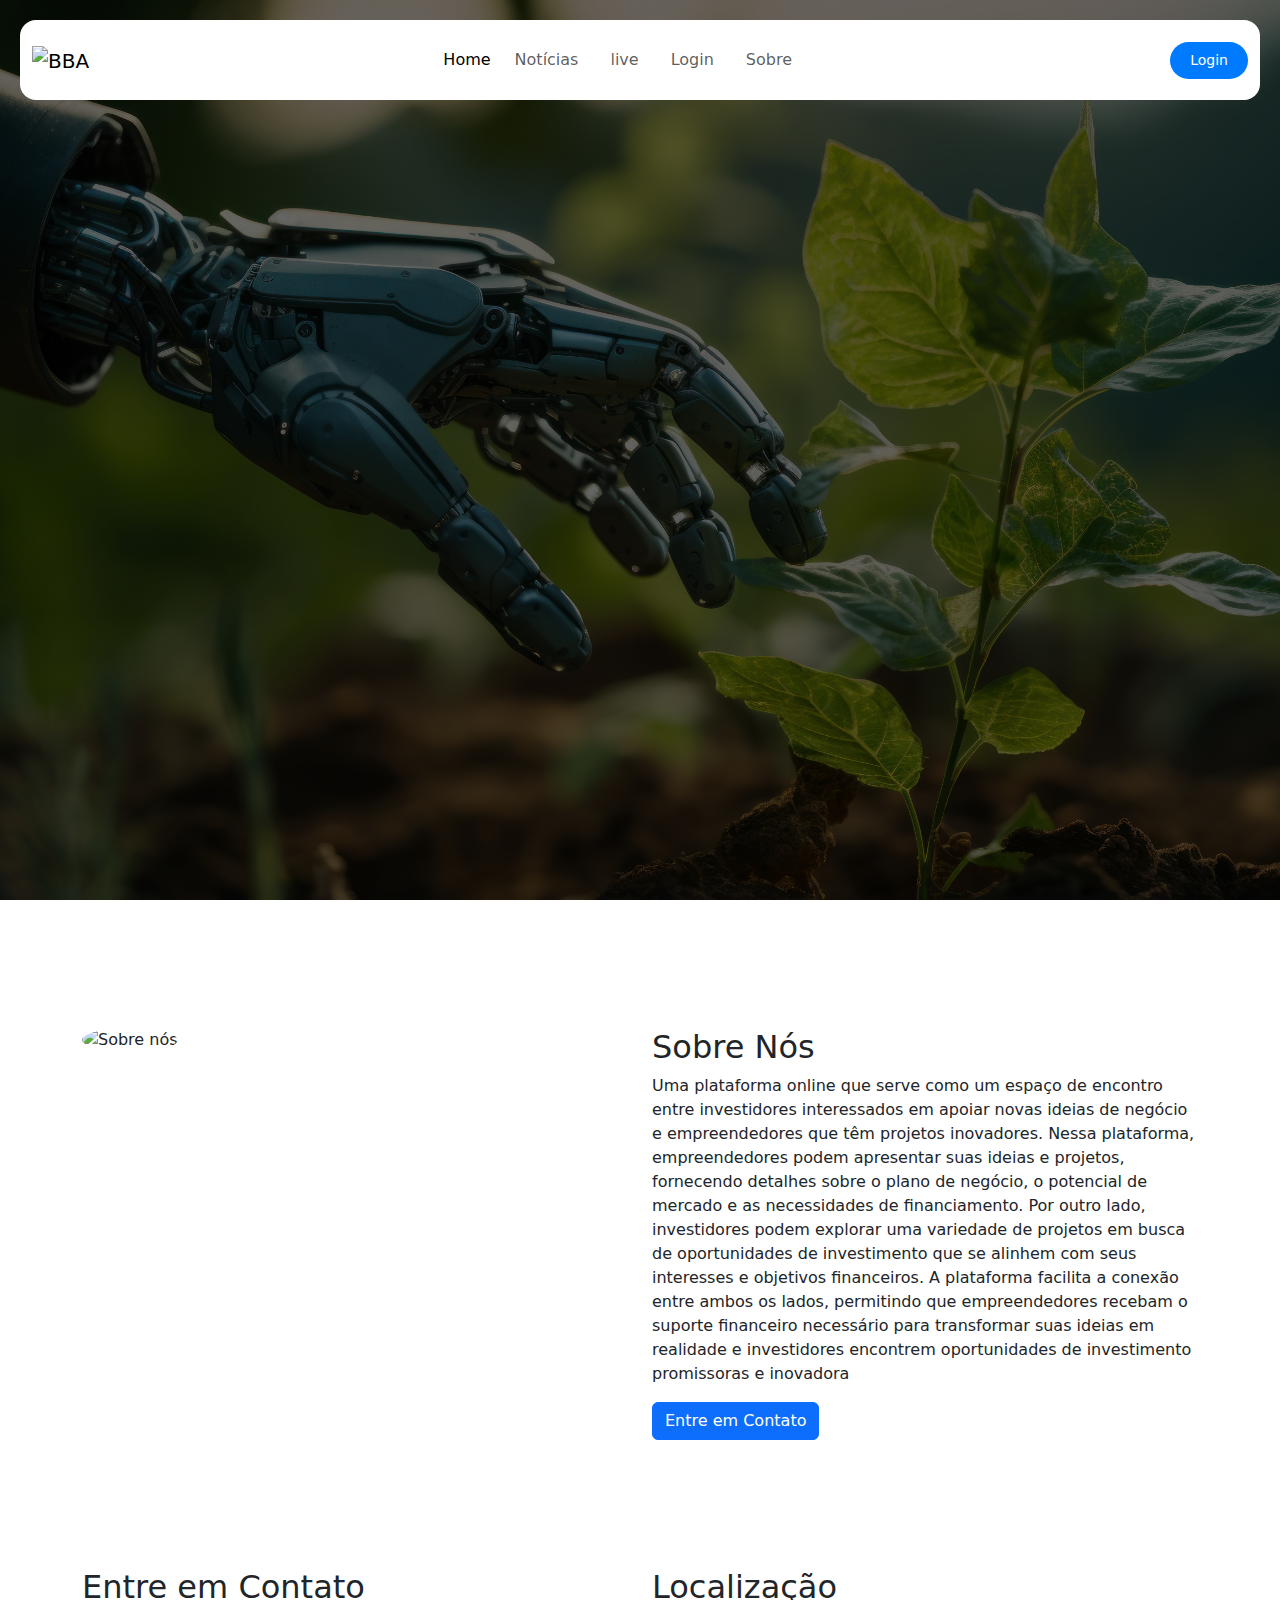
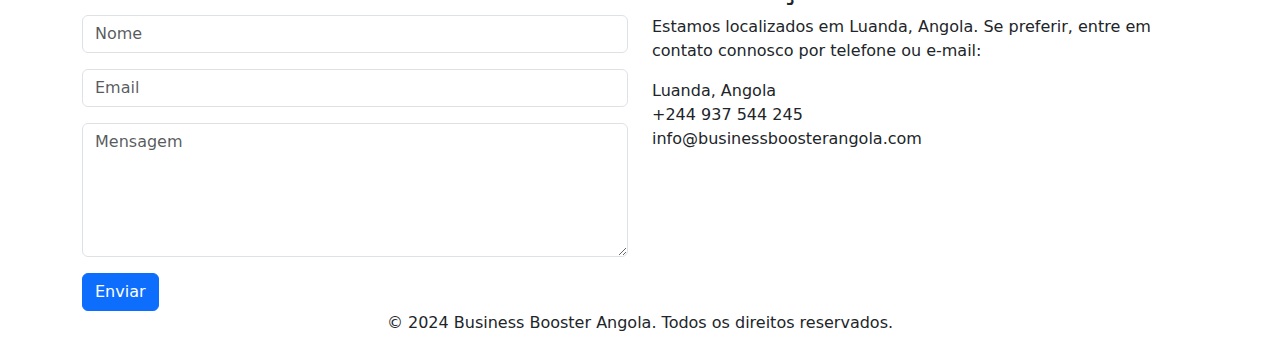
==== index.html @ f494c1fa "first commit" ====
<!DOCTYPE html>
<html lang="pt-pt">
<head>
    <meta charset="UTF-8">
    <meta name="viewport" content="width=device-width, initial-scale=1.0">
    <link rel="stylesheet" href="assets/css/style.css">
    <title>Tarefa</title>
     <!--Fonte-->
     <link href="https://fonts.googleapis.com/css2?family=Pacifico&family=Poppins:ital,wght@0,100;0,200;0,300;0,400;0,500;0,600;0,700;0,800;0,900;1,100;1,200;1,300;1,400;1,500;1,600;1,700;1,800;1,900&family=Roboto&display=swap" rel="stylesheet">

     <!--Bootstrap-->
     <link href="https://cdn.jsdelivr.net/npm/bootstrap@5.3.3/dist/css/bootstrap.min.css" rel="stylesheet" integrity="sha384-QWTKZyjpPEjISv5WaRU9OFeRpok6YctnYmDr5pNlyT2bRjXh0JMhjY6hW+ALEwIH" crossorigin="anonymous">
     
     <!--Scripts-->
     <script src="https://cdn.jsdelivr.net/npm/@popperjs/core@2.11.8/dist/umd/popper.min.js" integrity="sha384-I7E8VVD/ismYTF4hNIPjVp/Zjvgyol6VFvRkX/vR+Vc4jQkC+hVqc2pM8ODewa9r" crossorigin="anonymous"></script>
    
     <!--ProgressBar-->
     <script src="js/progressbar.min.js"></script>
     <!--Parallax-->
     <script src="https://cdn.jsdelivr.net/parallax.js/1.4.2/parallax.min.js"></script>
</head>

<body>
    <!--Abertura do navbar-->
    <nav class="navbar navbar-expand-lg fixed-top">
        <div class="container-fluid">
          <a class="navbar-brand me-auto" href="#"><img src="asets/img/pngwing.com.png" alt="BBA" class="logo"></a>
         
          <div class="offcanvas offcanvas-end" tabindex="-1" id="offcanvasNavbar" aria-labelledby="offcanvasNavbarLabel">
            <div class="offcanvas-header">
              <h5 class="offcanvas-title" id="offcanvasNavbarLabel">Menu</h5>
              <button type="button" class="btn-close" data-bs-dismiss="offcanvas" aria-label="Close"></button>
            </div>
            <div class="offcanvas-body">
              <ul class="navbar-nav justify-content-center flex-grow-1 pe-3">
                <li class="nav-item">
                  <a class="nav-link active" aria-current="page" href="#">Home</a>
                </li>
                <li class="nav-item">
                  <a class="nav-link mx-lg-2" href="#">Notícias</a>
                </li>
                <li class="nav-item">
                  <a class="nav-link mx-lg-2" href="#">live</a>
                </li>
                <li class="nav-item">
                  <a class="nav-link mx-lg-2" href="#">Login</a>
                </li>
                <li class="nav-item">
                  <a class="nav-link mx-lg-2" href="sobre">Sobre</a>
                </li>
              
              </ul>

            </div>
          </div>
          <a href="login.html" class="login-button">Login</a>
          <button class="navbar-toggler pe-0" type="button" data-bs-toggle="offcanvas" data-bs-target="#offcanvasNavbar" aria-controls="offcanvasNavbar" aria-label="Toggle navigation">
            <span class="navbar-toggler-icon"></span>
          </button>
        </div>
      </nav>
<!--Fechamento de navbar-->
<!--Abertura Hereo section-->

<section class="hero-section">

</section>
<!--Fim Hereo section-->
<!--Abertura banner-->


<!--Fim banner-->
  <!-- About Section -->
  <section id="about" class="about">
    <div class="container">
      <div class="row">
        <div class="col-md-6">
          <img src="assets/img/young-adult-engineer-holding-soldered-computer-chip-generated-by-ai.jpg" alt="Sobre nós" class="img-fluid rounded-circle mb-4">
        </div>
        <div class="col-md-6">
          <h2 id="sobre">Sobre Nós</h2>
          <p>Uma plataforma online que serve como um espaço de encontro entre investidores interessados em apoiar novas ideias de negócio e empreendedores que têm projetos inovadores. Nessa plataforma, empreendedores podem apresentar suas ideias e projetos, fornecendo detalhes sobre o plano de negócio, o potencial de mercado e as necessidades de financiamento. Por outro lado, investidores podem explorar uma variedade de projetos em busca de oportunidades de investimento que se alinhem com seus interesses e objetivos financeiros. A plataforma facilita a conexão entre ambos os lados, permitindo que empreendedores recebam o suporte financeiro necessário para transformar suas ideias em realidade e investidores encontrem oportunidades de investimento promissoras e inovadora</p>
          <a href="#contact" class="btn btn-primary">Entre em Contato</a>
        </div>
      </div>
    </div>
  </section>
  <!--Fim About section-->
  <!-- Contacto Section -->
  <section id="contact" class="contact">
    <div class="container">
        <div class="row">
            <div class="col-md-6">
                <h2>Entre em Contato</h2>
                <form>
                    <div class="mb-3">
                        <input type="text" class="form-control" placeholder="Nome">
                    </div>
                    <div class="mb-3">
                        <input type="email" class="form-control" placeholder="Email">
                    </div>
                    <div class="mb-3">
                        <textarea class="form-control" placeholder="Mensagem" rows="5"></textarea>
                    </div>
                    <button type="submit" class="btn btn-primary">Enviar</button>
                </form>
            </div>
            <div class="col-md-6">
                <h2>Localização</h2>
                <p>Estamos localizados em Luanda, Angola. Se preferir, entre em contato connosco por telefone ou e-mail:</p>
                <ul class="list-unstyled">
                    <li><i class="fas fa-map-marker-alt"></i> Luanda, Angola</li>
                    <li><i class="fas fa-phone-alt"></i> +244 937 544 245</li>
                    <li><i class="fas fa-envelope"></i> info@businessboosterangola.com</li>
                </ul>
            </div>
        </div>
    </div>
</section>

  <!--Fim Contacto section-->
<!--Abertura footer-->
<footer class="footer">
  <div class="container">
    <div class="row">
      <div class="col text-center">
        <p>&copy; 2024 Business Booster Angola. Todos os direitos reservados.</p>
      </div>
    </div>
  </div>
</footer>
<!--Fim Footer-->

</body>
<script src="https://cdn.jsdelivr.net/npm/bootstrap@5.3.3/dist/js/bootstrap.bundle.min.js" integrity="sha384-YvpcrYf0tY3lHB60NNkmXc5s9fDVZLESaAA55NDzOxhy9GkcIdslK1eN7N6jIeHz" crossorigin="anonymous"></script>
</html>
---- assets/css/style.css ----
/*{
    margin: 0;
    font-family: Arial, Helvetica, sans-serif;
}
nav{
    display: flex;
    flex-direction: row;
    background-color: rgb(60, 60, 60);
}
.box-logo img{
    display: flex;
    justify-content: center;
    width: 50%;
    align-items: center;
    height: 70px;
    margin: 1px;
}
.box-menu{
    width: 60%;
    height: 70px;
    margin: 1px;
}

.logo{
    height: 80px;
}
.menu{
    display: flex;
    list-style: none;
    flex-direction: row;
    height: 100%;
    justify-content: center;
    align-items: center;
    margin-top: 0;
}
.menu-item{
    margin-left: 50px;
    font-weight: bold;
    font-size: 15px;
    color: white;
}
.menu-item a{
    color: white;
}
a{
    text-decoration: none;
}
.banner{
    height: 600px;
    background-image: url(../img/pexels-christina-morillo-1181329.jpg);
    background-size: cover;
    display: flex;
    flex-direction: column;
    justify-content: center;
    align-items: center;
}
.titulo{
    color: white;
    font-size: 50px;
    text-align: center;
}
.botao{
    border: 1px white solid;
    font-size: 15px;
    font-weight: bold;
    background-color: transparent;
}
.botao-circulo{
    border-radius: 25px;
}
section{
    padding-top: 60px;
    background-color: #fefefe;
}
.box-1{
    display: flex;
    flex-direction: row;
    flex-wrap: wrap;
    justify-content: center;
}
.box-1-item{
    width: 35%;
    padding: 0 30px;
}
p{
    color: #505563;
}
.texto-descricao{
    margin-top: 20px;
    margin-bottom: 20px;
    font-size: 20px;
}
.img-descricao{
    border-radius: 15px;
    width: 80%;
}
.titulo-section{
    font-size: 30px;
    text-align: center;
}*/
.navbar{
    background-color: #fff;
    height: 80px;
    margin: 20px;
    border-radius: 16px;
    padding: 0.5rem;
}
.logo{
    width: 50px;
}
.login-button{
    background-color: #007bff;
    color: #fff;
    font-size: 14px;
    padding: 8px 20px;
    border-radius: 50px;
    text-decoration: none;
    transition: 0.3 background-color;
}
.login-button:hover{
    background-color: #0056b3;
}
.navbar-togger{
    border: none;
    font-size: 1.25rem;
}
.navbar-togger:focus, .btn-close:focus{
    box-shadow: none;
    outline: none;
}
.nav-link{
    color: #666777;
    font-weight: 500;
    position: relative;
}
.nav-link:hover, .nav-link.active{
    color: #000;
}
.nav-link::before{
    content: "";
    position: absolute;
    bottom: 0;
    left: 50%;
    width: 0;
    transform: translateX(-50%);
    height: 2px;
    background-color: #009970;
    visibility: hidden;
    transition: 0.3 ease-in-out;
}
.nav-link:hover::before{
    width: 100%;
    visibility: visible;
}

.hero-section{
    background: url(../img/robot-arm-planting-tree-green-field.jpg) no-repeat center;
    background-attachment: fixed;
    background-size: cover;
    width: 100%;
    height: 100vh;
}
.hero-section::before{
    background-color: rgba(0, 0, 0, 0.6);
    content: "";
    position: absolute;
    top: 0;
    right: 0;
    bottom: 0;
    left: 0;
}
.hero-section .container{
    height: 100vh;
    z-index: 1;
}

.rounded{
    width: 40%;

    
}

/*Sobre img*/
.img-fluid{
    width: 500px;
} 

#about{
    margin-top: 10%;
    margin-bottom: 10%;
}
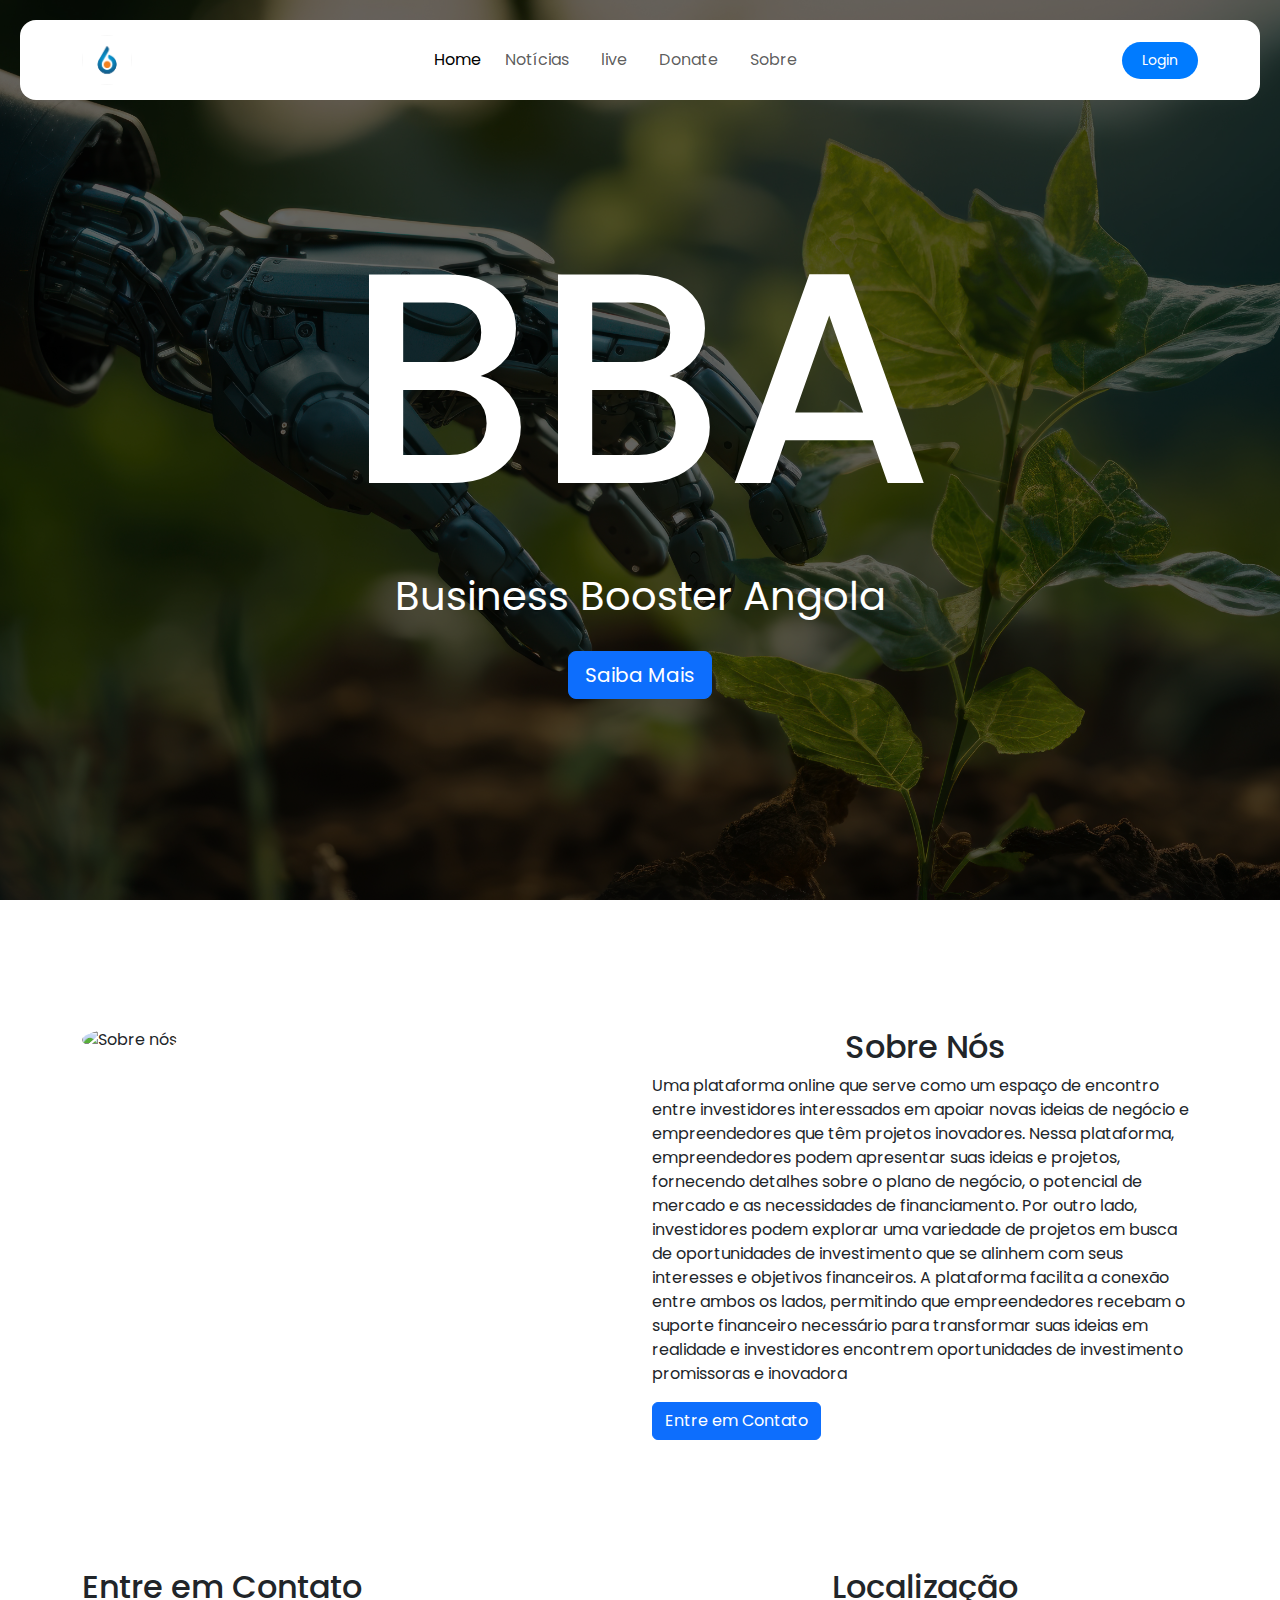
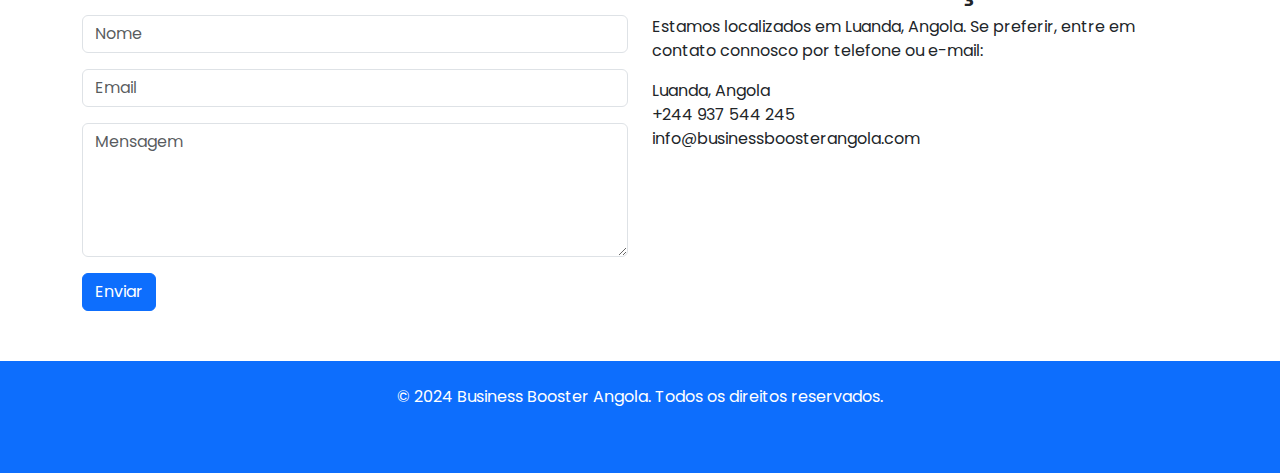
==== commit 3003fa3f: "second commit" ====
--- a/index.html
+++ b/index.html
@@ -7,6 +7,9 @@
     <title>Tarefa</title>
      <!--Fonte-->
      <link href="https://fonts.googleapis.com/css2?family=Pacifico&family=Poppins:ital,wght@0,100;0,200;0,300;0,400;0,500;0,600;0,700;0,800;0,900;1,100;1,200;1,300;1,400;1,500;1,600;1,700;1,800;1,900&family=Roboto&display=swap" rel="stylesheet">
+
+     <link rel="stylesheet" href="https://cdnjs.cloudflare.com/ajax/libs/font-awesome/6.0.0-beta3/css/all.min.css" integrity="sha512-AU6d5kOvOf6Cii7P3Kn0axJxo80uxxO24fQhbW7D7o/xFZD+0oQ3YZ1gJd7tlQWqTxM/jKgJj2Vle+iM/g2V/w==" crossorigin="anonymous" referrerpolicy="no-referrer" />
+
 
      <!--Bootstrap-->
      <link href="https://cdn.jsdelivr.net/npm/bootstrap@5.3.3/dist/css/bootstrap.min.css" rel="stylesheet" integrity="sha384-QWTKZyjpPEjISv5WaRU9OFeRpok6YctnYmDr5pNlyT2bRjXh0JMhjY6hW+ALEwIH" crossorigin="anonymous">
@@ -23,8 +26,8 @@
 <body>
     <!--Abertura do navbar-->
     <nav class="navbar navbar-expand-lg fixed-top">
-        <div class="container-fluid">
-          <a class="navbar-brand me-auto" href="#"><img src="asets/img/pngwing.com.png" alt="BBA" class="logo"></a>
+        <div class="container">
+          <a class="navbar-brand me-auto" href="#"><img src="assets/img/—Pngtree—initials b logo vector template_4967429.png" alt="BBA" class="logo" style="border-radius: 50px;"></a>
          
           <div class="offcanvas offcanvas-end" tabindex="-1" id="offcanvasNavbar" aria-labelledby="offcanvasNavbarLabel">
             <div class="offcanvas-header">
@@ -40,13 +43,13 @@
                   <a class="nav-link mx-lg-2" href="#">Notícias</a>
                 </li>
                 <li class="nav-item">
-                  <a class="nav-link mx-lg-2" href="#">live</a>
+                  <a class="nav-link mx-lg-2" href="https://youtu.be/5aj238R1E7o?si=BKiGYpr4HrTGcSwi">live</a>
                 </li>
                 <li class="nav-item">
-                  <a class="nav-link mx-lg-2" href="#">Login</a>
+                  <a class="nav-link mx-lg-2" href="donate.html">Donate</a>
                 </li>
                 <li class="nav-item">
-                  <a class="nav-link mx-lg-2" href="sobre">Sobre</a>
+                  <a class="nav-link mx-lg-2" onclick="rolar('about')">Sobre</a>
                 </li>
               
               </ul>
@@ -62,9 +65,19 @@
 <!--Fechamento de navbar-->
 <!--Abertura Hereo section-->
 
-<section class="hero-section">
+<section class="hero-section ">
+  <div class="container d-flex align-items-center justify-content-center fs-1 text-white flex-column text-center">
+      <div class="row">
+          <div class="col-lg-12">
+              <h1 class="hero-title">BBA</h1>
+              <p class="hero-subtitle">Business Booster Angola</p>
+              <a href="#" class="btn btn-primary btn-lg">Saiba Mais</a>
+          </div>
+      </div>
+  </div>
+</section>
 
-</section>
+
 <!--Fim Hereo section-->
 <!--Abertura banner-->
 
@@ -78,14 +91,18 @@
           <img src="assets/img/young-adult-engineer-holding-soldered-computer-chip-generated-by-ai.jpg" alt="Sobre nós" class="img-fluid rounded-circle mb-4">
         </div>
         <div class="col-md-6">
-          <h2 id="sobre">Sobre Nós</h2>
+          <h2 id="sobre" class="text-center">Sobre Nós</h2>
           <p>Uma plataforma online que serve como um espaço de encontro entre investidores interessados em apoiar novas ideias de negócio e empreendedores que têm projetos inovadores. Nessa plataforma, empreendedores podem apresentar suas ideias e projetos, fornecendo detalhes sobre o plano de negócio, o potencial de mercado e as necessidades de financiamento. Por outro lado, investidores podem explorar uma variedade de projetos em busca de oportunidades de investimento que se alinhem com seus interesses e objetivos financeiros. A plataforma facilita a conexão entre ambos os lados, permitindo que empreendedores recebam o suporte financeiro necessário para transformar suas ideias em realidade e investidores encontrem oportunidades de investimento promissoras e inovadora</p>
-          <a href="#contact" class="btn btn-primary">Entre em Contato</a>
+          <a onclick="rolar('contact')" class="btn btn-primary text-center">Entre em Contato</a>
         </div>
       </div>
     </div>
   </section>
   <!--Fim About section-->
+  <!--Abertura Notícia-->
+
+  
+  <!--Fim Notícia-->
   <!-- Contacto Section -->
   <section id="contact" class="contact">
     <div class="container">
@@ -106,7 +123,7 @@
                 </form>
             </div>
             <div class="col-md-6">
-                <h2>Localização</h2>
+                <h2 class="text-center">Localização</h2>
                 <p>Estamos localizados em Luanda, Angola. Se preferir, entre em contato connosco por telefone ou e-mail:</p>
                 <ul class="list-unstyled">
                     <li><i class="fas fa-map-marker-alt"></i> Luanda, Angola</li>
@@ -120,17 +137,25 @@
 
   <!--Fim Contacto section-->
 <!--Abertura footer-->
-<footer class="footer">
+<footer class="footer bg-primary text-white py-4">
   <div class="container">
     <div class="row">
-      <div class="col text-center">
-        <p>&copy; 2024 Business Booster Angola. Todos os direitos reservados.</p>
+      <div class="col-12 text-center">
+        <p class="mb-0">&copy; 2024 Business Booster Angola. Todos os direitos reservados.</p>
+        <div class="mt-3">
+          <!-- Ícones de redes sociais -->
+          <a href="#" class="text-white me-3"><i class="fab fa-facebook-f"></i></a>
+          <a href="#" class="text-white me-3"><i class="fab fa-whatsapp"></i></a>
+          <a href="#" class="text-white me-3"><i class="fab fa-instagram"></i></a>
+          <a href="#" class="text-white"><i class="fab fa-linkedin-in"></i></a>
+        </div>
       </div>
     </div>
   </div>
 </footer>
+
 <!--Fim Footer-->
-
+<script src="assets/js/home.js"></script>
 </body>
 <script src="https://cdn.jsdelivr.net/npm/bootstrap@5.3.3/dist/js/bootstrap.bundle.min.js" integrity="sha384-YvpcrYf0tY3lHB60NNkmXc5s9fDVZLESaAA55NDzOxhy9GkcIdslK1eN7N6jIeHz" crossorigin="anonymous"></script>
 </html>--- a/assets/css/style.css
+++ b/assets/css/style.css
@@ -1,103 +1,8 @@
-/*{
-    margin: 0;
-    font-family: Arial, Helvetica, sans-serif;
-}
-nav{
-    display: flex;
-    flex-direction: row;
-    background-color: rgb(60, 60, 60);
-}
-.box-logo img{
-    display: flex;
-    justify-content: center;
-    width: 50%;
-    align-items: center;
-    height: 70px;
-    margin: 1px;
-}
-.box-menu{
-    width: 60%;
-    height: 70px;
-    margin: 1px;
+
+*{
+    font-family: 'Poppins', sans-serif;
 }
 
-.logo{
-    height: 80px;
-}
-.menu{
-    display: flex;
-    list-style: none;
-    flex-direction: row;
-    height: 100%;
-    justify-content: center;
-    align-items: center;
-    margin-top: 0;
-}
-.menu-item{
-    margin-left: 50px;
-    font-weight: bold;
-    font-size: 15px;
-    color: white;
-}
-.menu-item a{
-    color: white;
-}
-a{
-    text-decoration: none;
-}
-.banner{
-    height: 600px;
-    background-image: url(../img/pexels-christina-morillo-1181329.jpg);
-    background-size: cover;
-    display: flex;
-    flex-direction: column;
-    justify-content: center;
-    align-items: center;
-}
-.titulo{
-    color: white;
-    font-size: 50px;
-    text-align: center;
-}
-.botao{
-    border: 1px white solid;
-    font-size: 15px;
-    font-weight: bold;
-    background-color: transparent;
-}
-.botao-circulo{
-    border-radius: 25px;
-}
-section{
-    padding-top: 60px;
-    background-color: #fefefe;
-}
-.box-1{
-    display: flex;
-    flex-direction: row;
-    flex-wrap: wrap;
-    justify-content: center;
-}
-.box-1-item{
-    width: 35%;
-    padding: 0 30px;
-}
-p{
-    color: #505563;
-}
-.texto-descricao{
-    margin-top: 20px;
-    margin-bottom: 20px;
-    font-size: 20px;
-}
-.img-descricao{
-    border-radius: 15px;
-    width: 80%;
-}
-.titulo-section{
-    font-size: 30px;
-    text-align: center;
-}*/
 .navbar{
     background-color: #fff;
     height: 80px;
@@ -172,12 +77,17 @@
 .hero-section .container{
     height: 100vh;
     z-index: 1;
+    position: relative;
 }
 
 .rounded{
     width: 40%;
 
     
+}
+.hero-title{
+   font-size: 300px;
+   font-family: 'Poppins', sans-serif;
 }
 
 /*Sobre img*/
@@ -188,4 +98,8 @@
 #about{
     margin-top: 10%;
     margin-bottom: 10%;
-}+}
+
+.footer{
+    margin-top: 50px;
+}
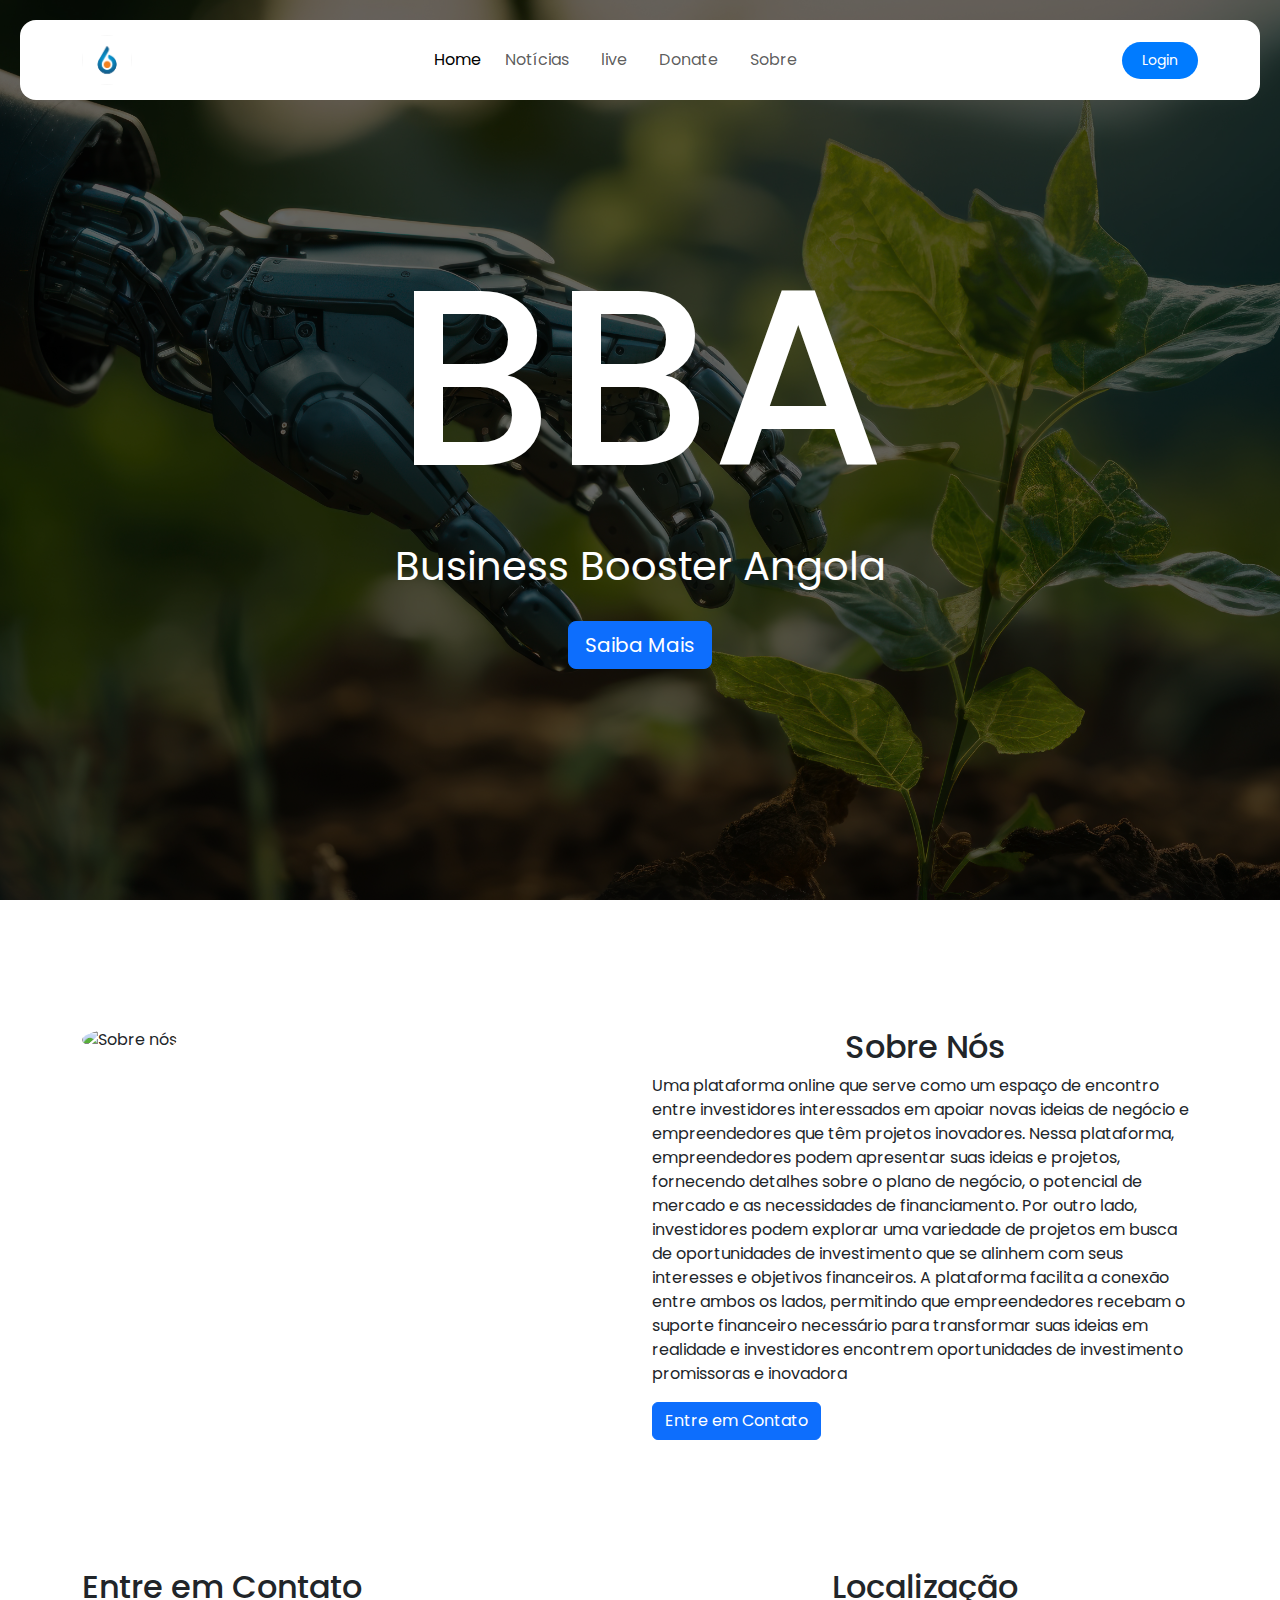
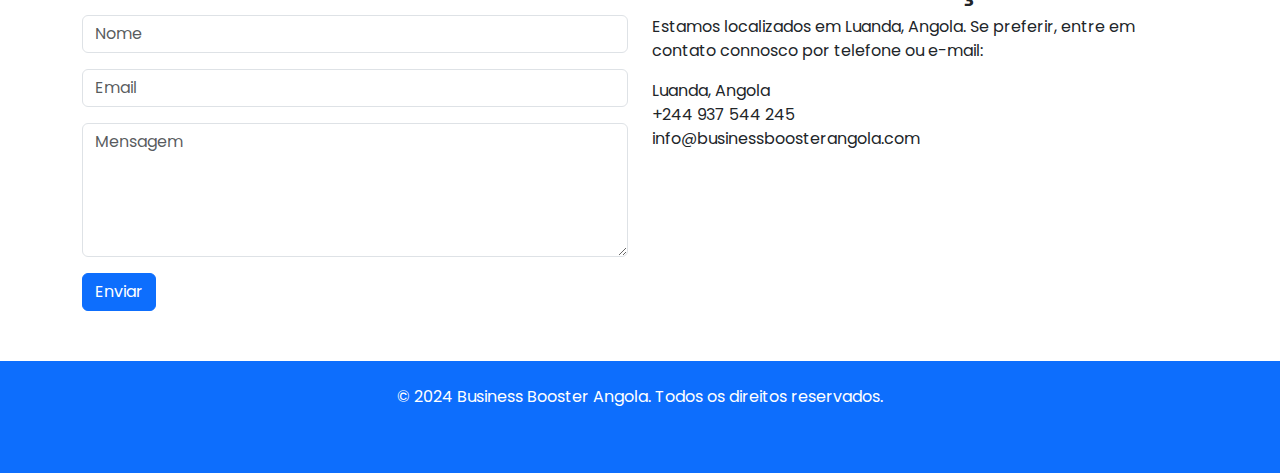
==== commit 41e1f944: "third commit" ====
--- a/index.html
+++ b/index.html
@@ -27,7 +27,7 @@
     <!--Abertura do navbar-->
     <nav class="navbar navbar-expand-lg fixed-top">
         <div class="container">
-          <a class="navbar-brand me-auto" href="#"><img src="assets/img/—Pngtree—initials b logo vector template_4967429.png" alt="BBA" class="logo" style="border-radius: 50px;"></a>
+          <a class="navbar-brand me-auto" href="#"><img src="assets/img/—Pngtree—initials b logo vector template_4967429.png" alt="BBA" class="logo" style="border-radius: 80px;"></a>
          
           <div class="offcanvas offcanvas-end" tabindex="-1" id="offcanvasNavbar" aria-labelledby="offcanvasNavbarLabel">
             <div class="offcanvas-header">
--- a/assets/css/style.css
+++ b/assets/css/style.css
@@ -12,6 +12,7 @@
 }
 .logo{
     width: 50px;
+    
 }
 .login-button{
     background-color: #007bff;
@@ -86,8 +87,8 @@
     
 }
 .hero-title{
-   font-size: 300px;
-   font-family: 'Poppins', sans-serif;
+   font-size: 250px;
+   font-family:'Poppins', sans-serif;;
 }
 
 /*Sobre img*/
